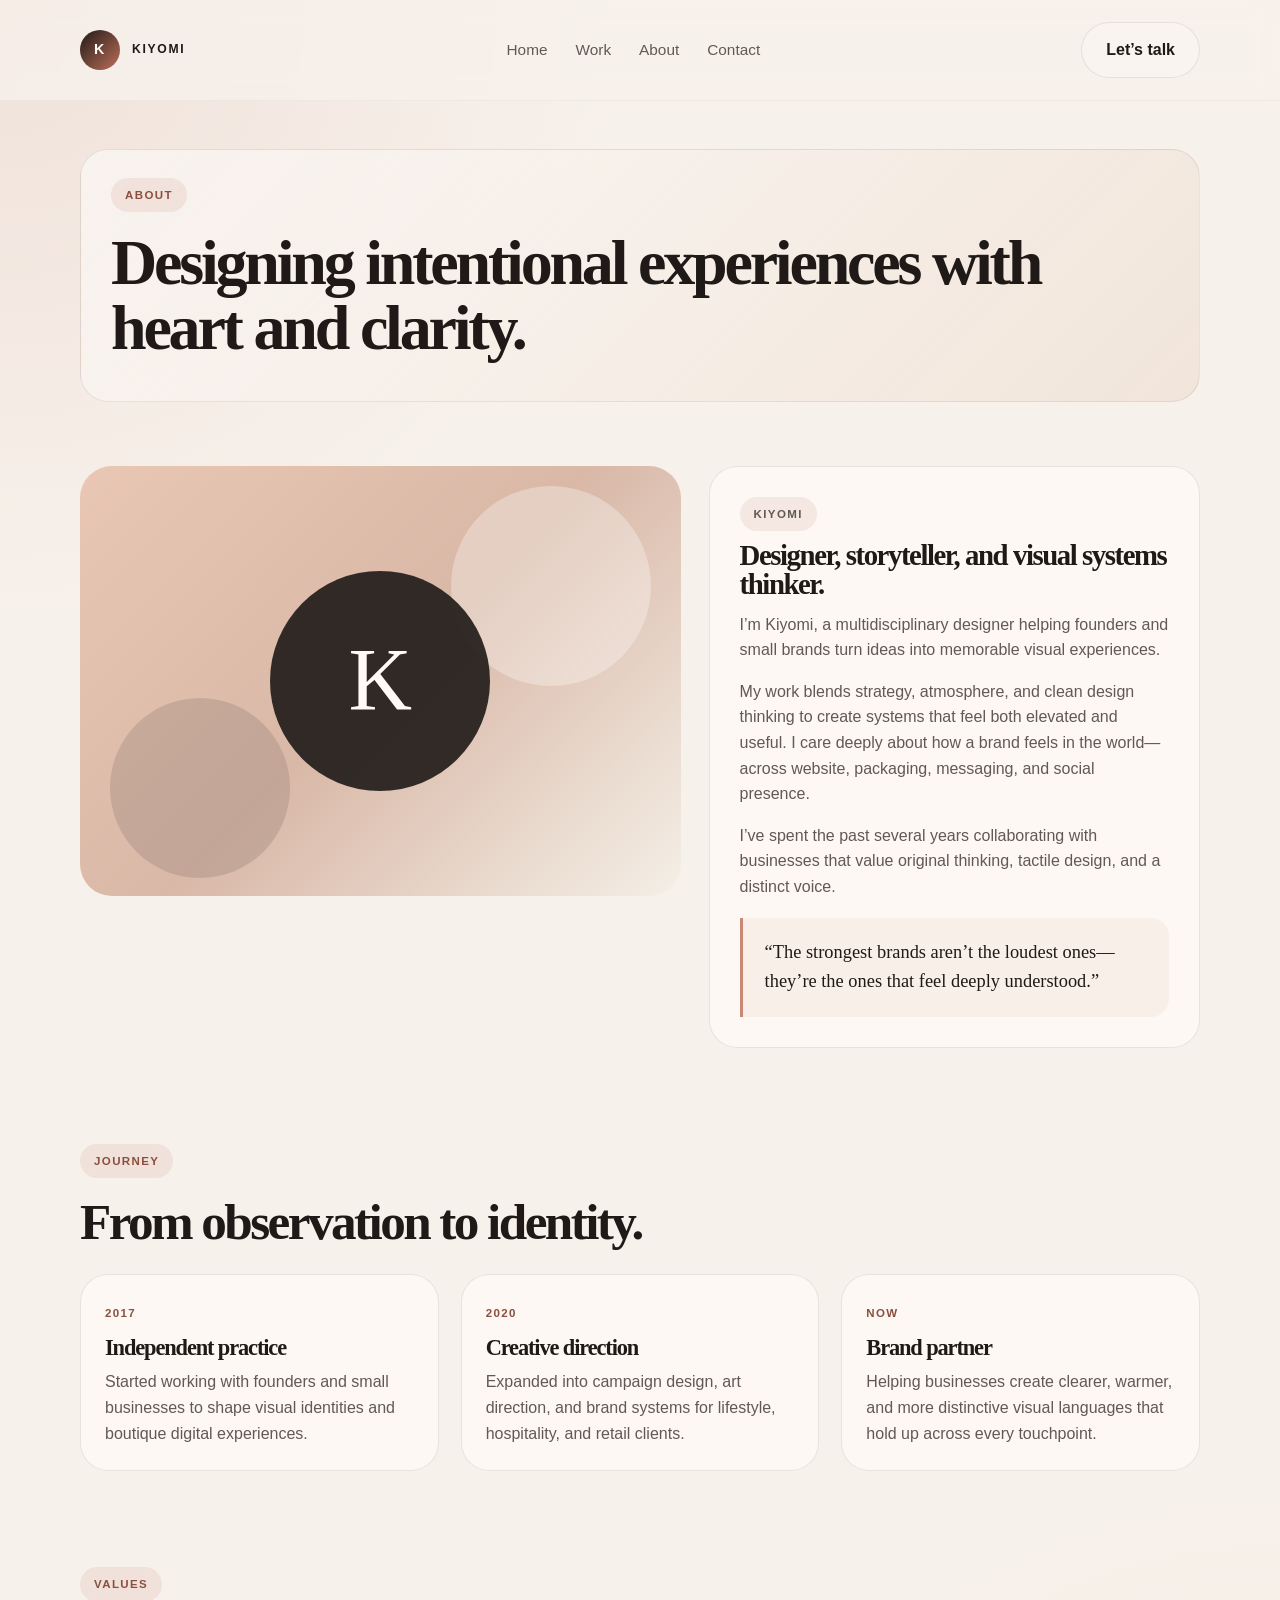
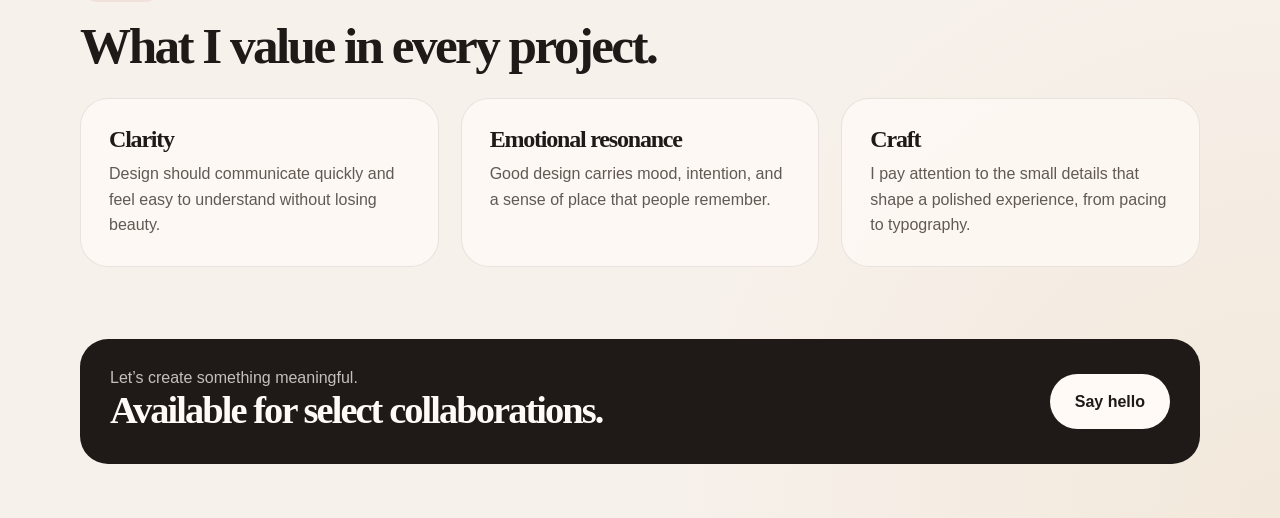
==== about.html @ 1b5247b4 "first commit" ====
<!DOCTYPE html>
<html lang="en">
  <head>
    <meta charset="UTF-8" />
    <meta name="viewport" content="width=device-width, initial-scale=1.0" />
    <title>About | Kiyomi</title>
    <meta name="description" content="About Kiyomi, a designer creating thoughtful brands and experiences." />
    <link rel="stylesheet" href="style.css" />
  </head>
  <body>
    <header class="site-header">
      <div class="container navbar">
        <a href="index.html" class="brand" aria-label="Kiyomi home">
          <span class="brand-mark">K</span>
          <span>Kiyomi</span>
        </a>

        <nav class="nav-links" aria-label="Main navigation">
          <a href="index.html">Home</a>
          <a href="work.html">Work</a>
          <a href="about.html">About</a>
          <a href="contact.html">Contact</a>
        </nav>

        <a class="button button-secondary" href="contact.html">Let’s talk</a>
      </div>
    </header>

    <main>
      <section class="page-banner">
        <div class="container">
          <div class="banner-box">
            <span class="eyebrow">About</span>
            <h1 class="page-title">Designing intentional experiences with heart and clarity.</h1>
          </div>
        </div>
      </section>

      <section class="section">
        <div class="container split-layout">
          <div class="bio-art" aria-label="Portrait">
            <div class="bio-mark">K</div>
          </div>

          <div class="bio-panel">
            <p class="eyebrow" style="margin-bottom: 10px;">Kiyomi</p>
            <h3>Designer, storyteller, and visual systems thinker.</h3>
            <p>I’m Kiyomi, a multidisciplinary designer helping founders and small brands turn ideas into memorable visual experiences.</p>
            <p>My work blends strategy, atmosphere, and clean design thinking to create systems that feel both elevated and useful. I care deeply about how a brand feels in the world—across website, packaging, messaging, and social presence.</p>
            <p>I’ve spent the past several years collaborating with businesses that value original thinking, tactile design, and a distinct voice.</p>

            <div class="quote">
              “The strongest brands aren’t the loudest ones—they’re the ones that feel deeply understood.”
            </div>
          </div>
        </div>
      </section>

      <section class="section">
        <div class="container">
          <div class="section-heading">
            <div>
              <span class="eyebrow">Journey</span>
              <h2>From observation to identity.</h2>
            </div>
          </div>

          <div class="timeline">
            <div class="timeline-item">
              <span class="year">2017</span>
              <h4>Independent practice</h4>
              <p>Started working with founders and small businesses to shape visual identities and boutique digital experiences.</p>
            </div>

            <div class="timeline-item">
              <span class="year">2020</span>
              <h4>Creative direction</h4>
              <p>Expanded into campaign design, art direction, and brand systems for lifestyle, hospitality, and retail clients.</p>
            </div>

            <div class="timeline-item">
              <span class="year">Now</span>
              <h4>Brand partner</h4>
              <p>Helping businesses create clearer, warmer, and more distinctive visual languages that hold up across every touchpoint.</p>
            </div>
          </div>
        </div>
      </section>

      <section class="section">
        <div class="container">
          <div class="section-heading">
            <div>
              <span class="eyebrow">Values</span>
              <h2>What I value in every project.</h2>
            </div>
          </div>

          <div class="value-grid">
            <div class="value-card">
              <h3>Clarity</h3>
              <p>Design should communicate quickly and feel easy to understand without losing beauty.</p>
            </div>

            <div class="value-card">
              <h3>Emotional resonance</h3>
              <p>Good design carries mood, intention, and a sense of place that people remember.</p>
            </div>

            <div class="value-card">
              <h3>Craft</h3>
              <p>I pay attention to the small details that shape a polished experience, from pacing to typography.</p>
            </div>
          </div>
        </div>
      </section>
    </main>

    <footer class="site-footer">
      <div class="container footer-card">
        <div>
          <p>Let’s create something meaningful.</p>
          <h3>Available for select collaborations.</h3>
        </div>
        <a class="button" href="contact.html">Say hello</a>
      </div>
    </footer>
  </body>
</html>
---- style.css ----
:root {
  --bg: #f7f1eb;
  --panel: #fffaf6;
  --panel-strong: #f0e2d6;
  --ink: #1f1a18;
  --muted: #615954;
  --line: rgba(31, 26, 24, 0.09);
  --accent: #be6f58;
  --accent-deep: #8b4f3d;
  --gold: #d7b580;
  --sage: #dfe7df;
  --shadow: 0 28px 60px rgba(31, 26, 24, 0.12);
}

* {
  box-sizing: border-box;
}

html {
  scroll-behavior: smooth;
}

body {
  margin: 0;
  font-family: "Segoe UI", Tahoma, Geneva, Verdana, sans-serif;
  line-height: 1.6;
  color: var(--ink);
  background:
    radial-gradient(circle at top left, rgba(190, 111, 88, 0.12), transparent 25%),
    radial-gradient(circle at bottom right, rgba(215, 181, 128, 0.15), transparent 25%),
    var(--bg);
}

img {
  max-width: 100%;
  display: block;
}

a {
  color: inherit;
  text-decoration: none;
}

button,
input,
textarea {
  font: inherit;
}

.container {
  width: min(1120px, calc(100% - 32px));
  margin: 0 auto;
}

.site-header {
  position: sticky;
  top: 0;
  z-index: 20;
  background: rgba(247, 241, 235, 0.76);
  backdrop-filter: blur(12px);
  border-bottom: 1px solid rgba(31, 26, 24, 0.04);
}

.navbar {
  display: flex;
  align-items: center;
  justify-content: space-between;
  gap: 18px;
  padding: 22px 0;
}

.brand {
  display: inline-flex;
  align-items: center;
  gap: 12px;
  letter-spacing: 0.14em;
  text-transform: uppercase;
  font-size: 0.76rem;
  font-weight: 700;
}

.brand-mark {
  width: 40px;
  height: 40px;
  border-radius: 50%;
  display: grid;
  place-items: center;
  background: linear-gradient(135deg, var(--ink), var(--accent));
  color: #fffaf6;
  font-size: 0.9rem;
}

.nav-links {
  display: flex;
  align-items: center;
  gap: 28px;
  color: var(--muted);
  font-size: 0.96rem;
}

.nav-links a:hover,
.nav-links a:focus-visible {
  color: var(--ink);
}

.button {
  display: inline-flex;
  align-items: center;
  justify-content: center;
  border-radius: 999px;
  padding: 14px 24px;
  border: 1px solid transparent;
  font-weight: 600;
  transition: transform 0.2s ease, box-shadow 0.2s ease;
}

.button:hover {
  transform: translateY(-1px);
}

.button-primary {
  background: var(--ink);
  color: #fffaf6;
  box-shadow: var(--shadow);
}

.button-secondary {
  border-color: var(--line);
  background: rgba(255, 255, 255, 0.2);
}

.page-hero {
  padding: 64px 0 42px;
}

.eyebrow {
  display: inline-block;
  margin-bottom: 18px;
  padding: 8px 14px;
  border-radius: 999px;
  background: rgba(190, 111, 88, 0.12);
  color: var(--accent-deep);
  font-size: 0.72rem;
  font-weight: 700;
  letter-spacing: 0.12em;
  text-transform: uppercase;
}

h1,
h2,
h3,
h4 {
  margin-top: 0;
  letter-spacing: -0.05em;
  line-height: 1.02;
  font-family: Georgia, "Times New Roman", serif;
}

.hero-title {
  font-size: clamp(3.2rem, 7vw, 6rem);
  margin-bottom: 20px;
}

.page-title {
  font-size: clamp(2.5rem, 5vw, 4.3rem);
  margin-bottom: 12px;
}

.hero-copy,
.lead,
.text,
.project-card p,
.info-list li,
.form-panel p,
.timeline-item p {
  color: var(--muted);
}

.hero-grid {
  display: grid;
  grid-template-columns: 1.2fr 0.8fr;
  gap: 42px;
  align-items: center;
}

.hero-actions {
  display: flex;
  flex-wrap: wrap;
  gap: 14px;
  margin-top: 28px;
}

.hero-stats {
  display: grid;
  grid-template-columns: repeat(3, minmax(110px, 1fr));
  gap: 18px;
  margin-top: 42px;
  width: min(500px, 100%);
}

.stat {
  padding-top: 16px;
  border-top: 1px solid var(--line);
}

.stat strong {
  display: block;
  font-size: clamp(1.8rem, 3vw, 2.6rem);
  font-family: Georgia, "Times New Roman", serif;
}

.stat span {
  color: var(--muted);
  font-size: 0.9rem;
}

.feature-panel {
  background: linear-gradient(135deg, #f2e4d9, #e7d0bc);
  border: 1px solid rgba(31, 26, 24, 0.07);
  border-radius: 32px;
  padding: 22px;
  box-shadow: var(--shadow);
}

.feature-art {
  position: relative;
  height: 430px;
  border-radius: 26px;
  background: linear-gradient(180deg, #f3dccd, #d9b49d 50%, #f4eee9 100%);
  overflow: hidden;
  display: grid;
  place-items: center;
}

.feature-art::before,
.feature-art::after {
  content: "";
  position: absolute;
  border-radius: 50%;
}

.feature-art::before {
  width: 202px;
  height: 202px;
  top: 18px;
  right: 20px;
  background: rgba(255, 255, 255, 0.35);
}

.feature-art::after {
  width: 155px;
  height: 155px;
  left: 28px;
  bottom: 18px;
  background: rgba(190, 111, 88, 0.18);
}

.feature-mark {
  position: relative;
  width: 210px;
  height: 210px;
  border-radius: 50%;
  background: rgba(31, 26, 24, 0.92);
  color: #fffaf6;
  display: grid;
  place-items: center;
  font-size: 5.5rem;
  font-family: Georgia, "Times New Roman", serif;
}

.feature-meta {
  display: grid;
  grid-template-columns: repeat(2, minmax(0, 1fr));
  gap: 16px;
  margin-top: 18px;
  padding: 18px 20px;
  border-radius: 18px;
  background: rgba(255, 250, 246, 0.75);
  border: 1px solid var(--line);
}

.feature-meta small {
  display: block;
  margin-bottom: 6px;
  color: var(--muted);
  font-size: 0.7rem;
  letter-spacing: 0.12em;
  text-transform: uppercase;
}

.section {
  padding: 48px 0;
}

.section-heading {
  display: flex;
  align-items: end;
  justify-content: space-between;
  gap: 24px;
  margin-bottom: 26px;
}

.section-heading h2 {
  font-size: clamp(2.15rem, 4vw, 3.5rem);
  margin-bottom: 0;
}

.section-heading p {
  max-width: 540px;
  margin: 0;
  color: var(--muted);
}

.project-grid,
.services-grid,
.contact-grid,
.timeline,
.value-grid {
  display: grid;
  gap: 22px;
}

.project-grid {
  grid-template-columns: repeat(3, minmax(0, 1fr));
}

.project-card {
  background: rgba(255, 250, 246, 0.75);
  border: 1px solid var(--line);
  border-radius: 26px;
  padding: 18px;
  transition: transform 0.2s ease, box-shadow 0.2s ease;
}

.project-card:hover {
  transform: translateY(-4px);
  box-shadow: 0 18px 34px rgba(31, 26, 24, 0.08);
}

.thumb {
  position: relative;
  height: 260px;
  border-radius: 20px;
  margin-bottom: 18px;
  overflow: hidden;
}

.thumb::before,
.thumb::after {
  content: "";
  position: absolute;
  border-radius: 50%;
}

.thumb.one { background: linear-gradient(135deg, #f2d4bf, #d8a686 50%, #f8e7da 100%); }
.thumb.two { background: linear-gradient(135deg, #dfe6df, #b4c0b4 50%, #f3efe7 100%); }
.thumb.three { background: linear-gradient(135deg, #f1d086, #ddb586 50%, #f6e9dd 100%); }
.thumb.four { background: linear-gradient(135deg, #e8d7c7, #cfb09b 50%, #f5ece8 100%); }
.thumb.five { background: linear-gradient(135deg, #dae4d8, #b8c9b2 50%, #f5f0eb 100%); }
.thumb.six { background: linear-gradient(135deg, #f3d5c1, #cca587 50%, #f8efe7 100%); }

.thumb.one::before { width: 180px; height: 180px; right: -18px; top: 24px; background: rgba(255,255,255,0.38); }
.thumb.one::after { width: 110px; height: 110px; left: 30px; bottom: -20px; background: rgba(190,111,88,0.2); }

.thumb.two::before { width: 200px; height: 200px; left: -20px; bottom: -12px; background: rgba(255,255,255,0.42); }
.thumb.two::after { width: 150px; height: 150px; right: -10px; top: 30px; background: rgba(40,52,47,0.12); }

.thumb.three::before { width: 220px; height: 220px; right: -40px; top: -28px; background: rgba(255,255,255,0.4); }
.thumb.three::after { width: 120px; height: 120px; left: 20px; bottom: -16px; background: rgba(90,72,56,0.18); }

.thumb.four::before { width: 180px; height: 180px; left: -18px; top: 10px; background: rgba(255,255,255,0.38); }
.thumb.four::after { width: 160px; height: 160px; right: 0; bottom: -10px; background: rgba(31,26,24,0.12); }

.thumb.five::before { width: 200px; height: 200px; right: -30px; top: 18px; background: rgba(255,255,255,0.3); }
.thumb.five::after { width: 150px; height: 150px; left: 18px; bottom: -24px; background: rgba(54,94,63,0.12); }

.thumb.six::before { width: 210px; height: 210px; right: -28px; top: -8px; background: rgba(255,255,255,0.42); }
.thumb.six::after { width: 120px; height: 120px; left: 24px; bottom: -20px; background: rgba(95,86,79,0.14); }

.project-tag {
  display: inline-block;
  margin-bottom: 8px;
  color: var(--muted);
  font-size: 0.72rem;
  font-weight: 700;
  letter-spacing: 0.1em;
  text-transform: uppercase;
}

.project-card h3 {
  margin: 0 0 8px;
  font-size: 1.6rem;
}

.project-card p {
  margin: 0;
}

.services-grid {
  grid-template-columns: repeat(3, minmax(0, 1fr));
}

.service-card,
.contact-panel,
.info-panel,
.bio-panel,
.timeline-item,
.value-card {
  background: rgba(255, 250, 246, 0.76);
  border: 1px solid var(--line);
  border-radius: 28px;
  padding: 28px;
}

.service-card h3,
.info-panel h3,
.bio-panel h3,
.value-card h3 {
  font-size: 1.8rem;
  margin-bottom: 12px;
}

.service-card p,
.value-card p,
.info-panel p,
.bio-panel p,
.timeline-item p {
  margin: 0;
  color: var(--muted);
}

.page-banner {
  padding: 48px 0 16px;
}

.banner-box {
  padding: 28px 30px;
  background: linear-gradient(135deg, rgba(255,255,255,0.5), rgba(240,226,214,0.8));
  border: 1px solid var(--line);
  border-radius: 28px;
}

.banner-box p {
  margin: 0;
  color: var(--muted);
}

.split-layout,
.contact-grid,
.about-grid {
  display: grid;
  grid-template-columns: 1.1fr 0.9fr;
  gap: 28px;
  align-items: start;
}

.bio-panel {
  padding: 30px;
}

.bio-panel p {
  margin-bottom: 16px;
}

.quote {
  margin-top: 18px;
  padding: 20px 22px;
  border-left: 3px solid rgba(190, 111, 88, 0.8);
  background: rgba(190, 111, 88, 0.06);
  border-radius: 0 18px 18px 0;
  font-family: Georgia, "Times New Roman", serif;
  font-size: 1.15rem;
  color: var(--ink);
}

.bio-art {
  min-height: 430px;
  border-radius: 32px;
  background: linear-gradient(135deg, #e9c7b4, #d9b8a7 50%, #f4efe7 100%);
  position: relative;
  overflow: hidden;
}

.bio-art::before {
  content: "";
  position: absolute;
  width: 200px;
  height: 200px;
  border-radius: 50%;
  background: rgba(255,255,255,0.3);
  right: 30px;
  top: 20px;
}

.bio-art::after {
  content: "";
  width: 180px;
  height: 180px;
  position: absolute;
  border-radius: 50%;
  background: rgba(31, 26, 24, 0.12);
  left: 30px;
  bottom: 18px;
}

.bio-mark {
  position: absolute;
  left: 50%;
  top: 50%;
  transform: translate(-50%, -50%);
  width: 220px;
  height: 220px;
  border-radius: 50%;
  background: rgba(31, 26, 24, 0.9);
  color: #fffaf6;
  display: grid;
  place-items: center;
  font-size: 5.5rem;
  font-family: Georgia, "Times New Roman", serif;
}

.timeline {
  grid-template-columns: repeat(3, minmax(0, 1fr));
  margin-top: 24px;
}

.timeline-item {
  padding: 24px;
}

.timeline-item .year {
  display: inline-block;
  margin-bottom: 14px;
  color: var(--accent-deep);
  font-size: 0.72rem;
  letter-spacing: 0.12em;
  text-transform: uppercase;
  font-weight: 700;
}

.timeline-item h4 {
  font-size: 1.4rem;
  margin-bottom: 10px;
}

.value-grid {
  grid-template-columns: repeat(3, minmax(0, 1fr));
}

.value-card h3 {
  font-size: 1.5rem;
  margin-bottom: 10px;
}

.contact-grid {
  grid-template-columns: 0.9fr 1.1fr;
}

.info-panel,
.contact-panel {
  padding: 30px;
}

.info-list {
  list-style: none;
  padding: 0;
  margin: 18px 0 0;
  display: grid;
  gap: 16px;
}

.info-list strong {
  display: block;
  margin-bottom: 6px;
  color: var(--ink);
}

.contact-form {
  display: grid;
  gap: 16px;
  margin-top: 18px;
}

.field-row {
  display: grid;
  grid-template-columns: 1fr 1fr;
  gap: 16px;
}

.field {
  display: grid;
  gap: 8px;
}

.field label {
  font-weight: 600;
  color: var(--ink);
}

.field input,
.field textarea {
  width: 100%;
  border: 1px solid var(--line);
  border-radius: 14px;
  background: rgba(255,255,255,0.4);
  padding: 13px 14px;
  color: var(--ink);
}

.field textarea {
  min-height: 140px;
  resize: vertical;
}

.site-footer {
  padding: 24px 0 54px;
}

.footer-card {
  display: flex;
  align-items: center;
  justify-content: space-between;
  gap: 18px;
  background: var(--ink);
  color: #fffaf6;
  border-radius: 28px;
  padding: 26px 30px;
}

.footer-card h3 {
  margin: 0 0 8px;
  font-size: clamp(1.8rem, 3vw, 2.8rem);
}

.footer-card p {
  margin: 0;
  color: rgba(255,250,246,0.74);
}

.footer-card .button {
  background: #fffaf6;
  color: var(--ink);
}

@media (max-width: 900px) {
  .hero-grid,
  .project-grid,
  .services-grid,
  .split-layout,
  .contact-grid,
  .timeline,
  .value-grid,
  .about-grid {
    grid-template-columns: 1fr;
  }

  .nav-links {
    display: none;
  }
}

@media (max-width: 560px) {
  .hero-title {
    font-size: 2.9rem;
  }

  .page-title {
    font-size: 2.5rem;
  }

  .hero-actions,
  .field-row,
  .footer-card,
  .section-heading {
    grid-template-columns: 1fr;
    flex-direction: column;
    align-items: flex-start;
  }

  .button {
    width: 100%;
  }

  .hero-stats {
    grid-template-columns: 1fr;
  }
}
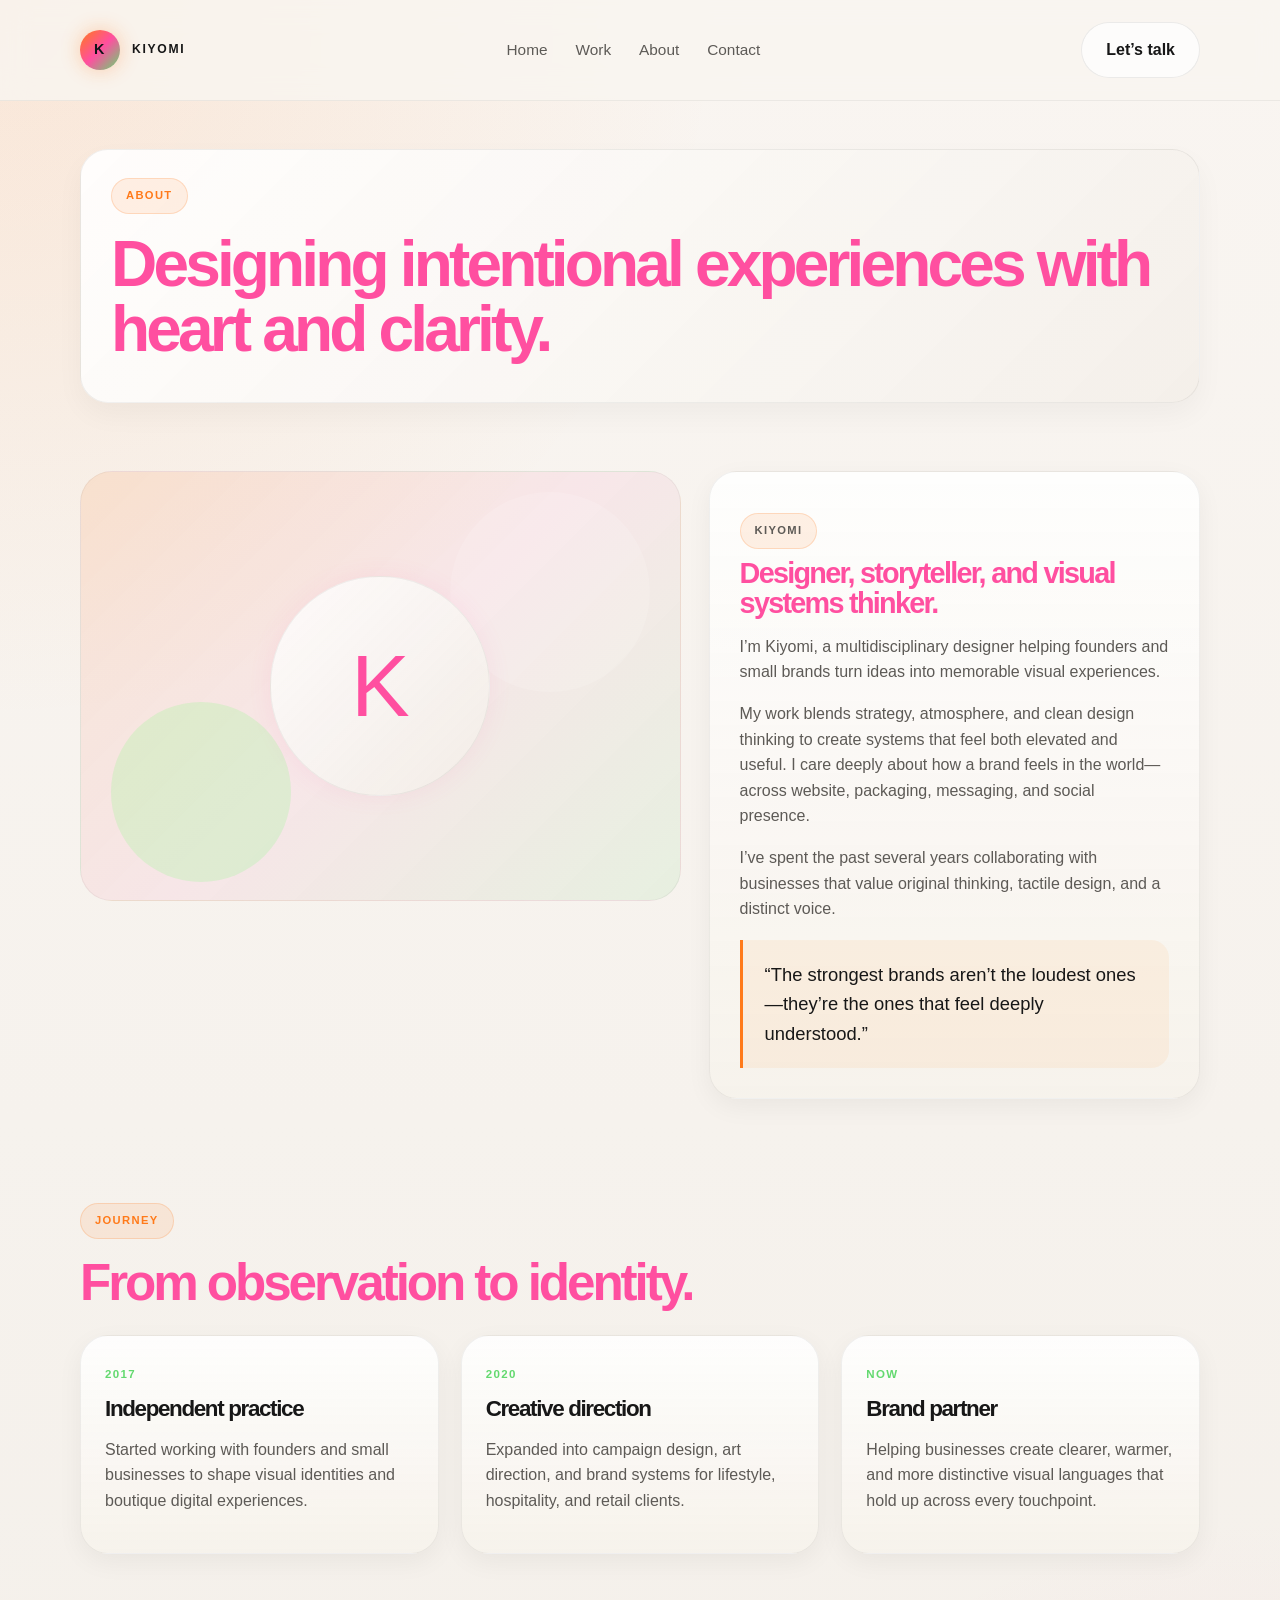
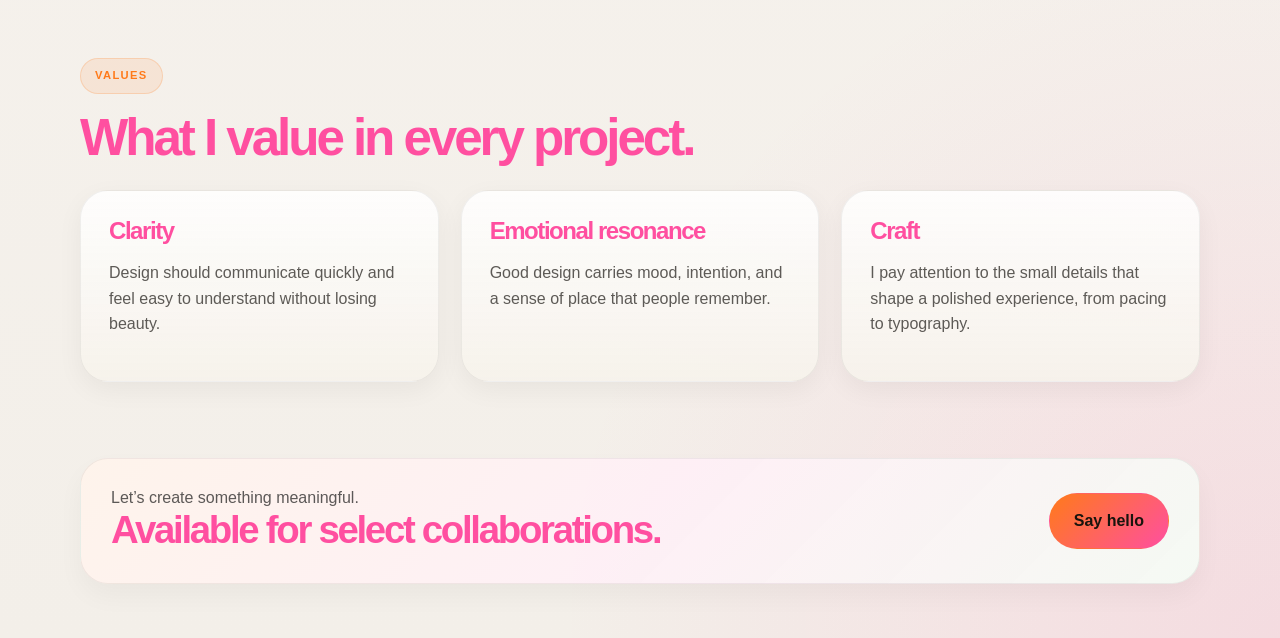
==== commit a93572f1: "Secondary adjustments" ====
--- a/about.html
+++ b/about.html
@@ -5,7 +5,7 @@
     <meta name="viewport" content="width=device-width, initial-scale=1.0" />
     <title>About | Kiyomi</title>
     <meta name="description" content="About Kiyomi, a designer creating thoughtful brands and experiences." />
-    <link rel="stylesheet" href="style.css" />
+    <link rel="stylesheet" href="styles.css" />
   </head>
   <body>
     <header class="site-header">
--- a/styles.css
+++ b/styles.css
@@ -0,0 +1,853 @@
+:root {
+  --bg: #f6f2eb;
+  --bg-elevated: #fffaf6;
+  --panel: rgba(255, 255, 255, 0.9);
+  --panel-strong: #fffdfb;
+  --ink: #171717;
+  --muted: #5d5a56;
+  --line: rgba(23, 23, 23, 0.08);
+  --accent: #ff7a1a;
+  --accent-2: #ff4fa0;
+  --accent-3: #63d96f;
+  --accent-4: #ffd166;
+  --shadow: 0 0 24px rgba(255, 122, 26, 0.18), 0 0 32px rgba(255, 79, 160, 0.1);
+}
+
+* {
+  box-sizing: border-box;
+}
+
+html {
+  scroll-behavior: smooth;
+}
+
+body {
+  margin: 0;
+  font-family: "Inter", "Segoe UI", sans-serif;
+  line-height: 1.6;
+  color: var(--ink);
+  background:
+    radial-gradient(circle at top left, rgba(255, 122, 26, 0.12), transparent 28%),
+    radial-gradient(circle at bottom right, rgba(255, 79, 160, 0.12), transparent 28%),
+    linear-gradient(180deg, #f9f5f1 0%, #f3efe9 100%);
+}
+
+img {
+  max-width: 100%;
+  display: block;
+}
+
+a {
+  color: inherit;
+  text-decoration: none;
+}
+
+button,
+input,
+textarea {
+  font: inherit;
+}
+
+.container {
+  width: min(1120px, calc(100% - 32px));
+  margin: 0 auto;
+}
+
+.site-header {
+  position: sticky;
+  top: 0;
+  z-index: 20;
+  background: rgba(249, 245, 241, 0.8);
+  backdrop-filter: blur(14px);
+  border-bottom: 1px solid rgba(23, 23, 23, 0.06);
+}
+
+.navbar {
+  display: flex;
+  align-items: center;
+  justify-content: space-between;
+  gap: 18px;
+  padding: 22px 0;
+}
+
+.brand {
+  display: inline-flex;
+  align-items: center;
+  gap: 12px;
+  letter-spacing: 0.14em;
+  text-transform: uppercase;
+  font-size: 0.76rem;
+  font-weight: 700;
+}
+
+.brand-mark {
+  width: 40px;
+  height: 40px;
+  border-radius: 50%;
+  display: grid;
+  place-items: center;
+  background: linear-gradient(135deg, var(--accent), var(--accent-2), var(--accent-3));
+  color: #111417;
+  font-size: 0.9rem;
+  box-shadow: 0 0 20px rgba(255, 122, 26, 0.32);
+}
+
+.nav-links {
+  display: flex;
+  align-items: center;
+  gap: 28px;
+  color: var(--muted);
+  font-size: 0.96rem;
+}
+
+.nav-links a:hover,
+.nav-links a:focus-visible {
+  color: var(--ink);
+}
+
+.button {
+  display: inline-flex;
+  align-items: center;
+  justify-content: center;
+  border-radius: 999px;
+  padding: 14px 24px;
+  border: 1px solid transparent;
+  font-weight: 700;
+  transition: transform 0.2s ease, box-shadow 0.2s ease;
+}
+
+.button:hover {
+  transform: translateY(-1px);
+}
+
+.button-primary {
+  background: linear-gradient(135deg, var(--accent), var(--accent-2), var(--accent-3));
+  color: #171611;
+  box-shadow: var(--shadow);
+}
+
+.button-secondary {
+  border-color: rgba(23, 23, 23, 0.08);
+  background: rgba(255, 255, 255, 0.7);
+  color: var(--ink);
+}
+
+.page-hero {
+  padding: 72px 0 42px;
+}
+
+.eyebrow {
+  display: inline-block;
+  margin-bottom: 18px;
+  padding: 8px 14px;
+  border-radius: 999px;
+  background: rgba(255, 122, 26, 0.1);
+  border: 1px solid rgba(255, 122, 26, 0.2);
+  color: var(--accent);
+  font-size: 0.7rem;
+  font-weight: 700;
+  letter-spacing: 0.12em;
+  text-transform: uppercase;
+}
+
+h1,
+h2,
+h3,
+h4 {
+  margin-top: 0;
+  letter-spacing: -0.06em;
+  line-height: 1.02;
+  font-family: "Arial", "Segoe UI", sans-serif;
+  font-weight: 800;
+}
+
+.hero-title,
+.page-title,
+.section-heading h2,
+.project-card h3,
+.service-card h3,
+.bio-panel h3,
+.value-card h3,
+.info-panel h3,
+.footer-card h3 {
+  color: var(--accent-2);
+}
+
+.hero-title {
+  font-size: clamp(3.2rem, 7vw, 6rem);
+  margin-bottom: 20px;
+}
+
+.page-title {
+  font-size: clamp(2.5rem, 5vw, 4.3rem);
+  margin-bottom: 12px;
+}
+
+.hero-copy,
+.lead,
+.text,
+.project-card p,
+.info-list li,
+.form-panel p,
+.timeline-item p,
+.service-card p,
+.bio-panel p,
+.value-card p,
+.info-panel p,
+.banner-box p,
+.section-heading p,
+.footer-card p,
+.stat span,
+.feature-meta small {
+  color: var(--muted);
+}
+
+.hero-grid {
+  display: grid;
+  grid-template-columns: 1.2fr 0.8fr;
+  gap: 42px;
+  align-items: center;
+}
+
+.hero-actions {
+  display: flex;
+  flex-wrap: wrap;
+  gap: 14px;
+  margin-top: 28px;
+}
+
+.hero-stats {
+  display: grid;
+  grid-template-columns: repeat(3, minmax(110px, 1fr));
+  gap: 18px;
+  margin-top: 42px;
+  width: min(500px, 100%);
+}
+
+.stat {
+  padding-top: 16px;
+  border-top: 1px solid var(--line);
+}
+
+.stat strong {
+  display: block;
+  font-size: clamp(1.8rem, 3vw, 2.6rem);
+  font-family: Georgia, "Times New Roman", serif;
+  color: var(--ink);
+}
+
+.feature-panel {
+  background: linear-gradient(135deg, rgba(255, 255, 255, 0.9), rgba(244, 240, 235, 0.95));
+  border: 1px solid rgba(23, 23, 23, 0.06);
+  border-radius: 32px;
+  padding: 22px;
+  box-shadow: 0 18px 40px rgba(23, 23, 23, 0.08);
+}
+
+.feature-art {
+  position: relative;
+  height: 430px;
+  border-radius: 26px;
+  background: linear-gradient(135deg, rgba(255, 122, 26, 0.12), rgba(255, 79, 160, 0.08), rgba(99, 217, 111, 0.12));
+  overflow: hidden;
+  display: grid;
+  place-items: center;
+  border: 1px solid rgba(23, 23, 23, 0.04);
+}
+
+.feature-art::before,
+.feature-art::after {
+  content: "";
+  position: absolute;
+  border-radius: 50%;
+}
+
+.feature-art::before {
+  width: 202px;
+  height: 202px;
+  top: 18px;
+  right: 20px;
+  background: rgba(255, 122, 26, 0.2);
+  box-shadow: 0 0 36px rgba(255, 122, 26, 0.24);
+}
+
+.feature-art::after {
+  width: 155px;
+  height: 155px;
+  left: 28px;
+  bottom: 18px;
+  background: rgba(114, 255, 111, 0.2);
+  box-shadow: 0 0 36px rgba(114, 255, 111, 0.2);
+}
+
+.feature-mark {
+  position: relative;
+  width: 210px;
+  height: 210px;
+  border-radius: 50%;
+  background: linear-gradient(135deg, rgba(255, 255, 255, 0.8), rgba(243, 237, 232, 0.96));
+  border: 1px solid rgba(23, 23, 23, 0.05);
+  color: var(--accent-2);
+  display: grid;
+  place-items: center;
+  font-size: 5.5rem;
+  font-family: "Arial", "Segoe UI", sans-serif;
+  box-shadow: 0 0 18px rgba(255, 79, 160, 0.08);
+}
+
+.feature-meta {
+  display: grid;
+  grid-template-columns: repeat(2, minmax(0, 1fr));
+  gap: 16px;
+  margin-top: 18px;
+  padding: 18px 20px;
+  border-radius: 18px;
+  background: var(--accent-3);
+  border: 1px solid rgba(23, 23, 23, 0.08);
+}
+
+.feature-meta small {
+  display: block;
+  margin-bottom: 6px;
+  font-size: 0.7rem;
+  letter-spacing: 0.12em;
+  text-transform: uppercase;
+  color: var(--ink);
+}
+
+.section {
+  padding: 52px 0;
+}
+
+.section-heading {
+  display: flex;
+  align-items: end;
+  justify-content: space-between;
+  gap: 24px;
+  margin-bottom: 26px;
+}
+
+.section-heading h2 {
+  font-size: clamp(2.15rem, 4vw, 3.5rem);
+  margin-bottom: 0;
+}
+
+.section-heading p {
+  max-width: 540px;
+  margin: 0;
+}
+
+.project-grid,
+.services-grid,
+.contact-grid,
+.timeline,
+.value-grid {
+  display: grid;
+  gap: 22px;
+}
+
+.project-grid {
+  grid-template-columns: repeat(3, minmax(0, 1fr));
+}
+
+.project-card {
+  background: linear-gradient(180deg, rgba(255, 255, 255, 0.82), rgba(249, 244, 239, 0.92));
+  border: 1px solid rgba(23, 23, 23, 0.06);
+  border-radius: 26px;
+  padding: 18px;
+  transition: transform 0.2s ease, box-shadow 0.2s ease;
+  box-shadow: 0 10px 28px rgba(23, 23, 23, 0.06);
+}
+
+.project-card:hover {
+  transform: translateY(-4px);
+  box-shadow: 0 0 20px rgba(255, 122, 26, 0.12), 0 18px 30px rgba(23, 23, 23, 0.08);
+}
+
+.thumb {
+  position: relative;
+  height: 260px;
+  border-radius: 20px;
+  margin-bottom: 18px;
+  overflow: hidden;
+  border: 1px solid rgba(255, 255, 255, 0.08);
+}
+
+.thumb::before,
+.thumb::after {
+  content: "";
+  position: absolute;
+  border-radius: 50%;
+}
+
+.thumb.one { background: linear-gradient(135deg, rgba(255,122,26,0.42), rgba(255,79,160,0.28), rgba(114,255,111,0.22)); }
+.thumb.two { background: linear-gradient(135deg, rgba(255,79,160,0.28), rgba(255,122,26,0.2), rgba(114,255,111,0.2)); }
+.thumb.three { background: linear-gradient(135deg, rgba(114,255,111,0.28), rgba(255,122,26,0.24), rgba(255,79,160,0.22)); }
+.thumb.four { background: linear-gradient(135deg, rgba(255,122,26,0.38), rgba(114,255,111,0.24), rgba(255,79,160,0.18)); }
+.thumb.five { background: linear-gradient(135deg, rgba(255,79,160,0.18), rgba(114,255,111,0.2), rgba(255,255,255,0.08)); }
+.thumb.six { background: linear-gradient(135deg, rgba(114,255,111,0.2), rgba(255,122,26,0.28), rgba(255,79,160,0.16)); }
+
+.thumb.one::before { width: 180px; height: 180px; right: -18px; top: 24px; background: rgba(255,255,255,0.12); }
+.thumb.one::after { width: 110px; height: 110px; left: 30px; bottom: -20px; background: rgba(255,122,26,0.22); }
+
+.thumb.two::before { width: 200px; height: 200px; left: -20px; bottom: -12px; background: rgba(255,255,255,0.08); }
+.thumb.two::after { width: 150px; height: 150px; right: -10px; top: 30px; background: rgba(255,79,160,0.18); }
+
+.thumb.three::before { width: 220px; height: 220px; right: -40px; top: -28px; background: rgba(255,255,255,0.08); }
+.thumb.three::after { width: 120px; height: 120px; left: 20px; bottom: -16px; background: rgba(114,255,111,0.2); }
+
+.thumb.four::before { width: 180px; height: 180px; left: -18px; top: 10px; background: rgba(255,255,255,0.08); }
+.thumb.four::after { width: 160px; height: 160px; right: 0; bottom: -10px; background: rgba(255,122,26,0.18); }
+
+.thumb.five::before { width: 200px; height: 200px; right: -30px; top: 18px; background: rgba(255,255,255,0.08); }
+.thumb.five::after { width: 150px; height: 150px; left: 18px; bottom: -24px; background: rgba(255,79,160,0.16); }
+
+.thumb.six::before { width: 210px; height: 210px; right: -28px; top: -8px; background: rgba(255,255,255,0.08); }
+.thumb.six::after { width: 120px; height: 120px; left: 24px; bottom: -20px; background: rgba(114,255,111,0.18); }
+
+.project-tag {
+  display: inline-block;
+  margin-bottom: 8px;
+  color: var(--accent-3);
+  font-size: 0.72rem;
+  font-weight: 700;
+  letter-spacing: 0.1em;
+  text-transform: uppercase;
+}
+
+.project-card h3 {
+  margin: 0 0 8px;
+  font-size: 1.6rem;
+}
+
+.project-card p {
+  margin: 0;
+}
+
+.services-grid {
+  grid-template-columns: repeat(3, minmax(0, 1fr));
+}
+
+.service-card,
+.contact-panel,
+.info-panel,
+.bio-panel,
+.timeline-item,
+.value-card {
+  background: linear-gradient(180deg, rgba(255, 255, 255, 0.86), rgba(246, 242, 235, 0.96));
+  border: 1px solid rgba(23, 23, 23, 0.06);
+  border-radius: 28px;
+  padding: 28px;
+  box-shadow: 0 8px 26px rgba(23, 23, 23, 0.05);
+}
+
+.service-card h3,
+.info-panel h3,
+.bio-panel h3,
+.value-card h3 {
+  font-size: 1.8rem;
+  margin-bottom: 12px;
+}
+
+.page-banner {
+  padding: 48px 0 16px;
+}
+
+.banner-box {
+  padding: 28px 30px;
+  background: linear-gradient(135deg, rgba(255, 255, 255, 0.9), rgba(244, 239, 233, 0.96));
+  border: 1px solid rgba(23, 23, 23, 0.06);
+  border-radius: 28px;
+  box-shadow: 0 12px 28px rgba(23, 23, 23, 0.04);
+}
+
+.split-layout,
+.contact-grid,
+.about-grid {
+  display: grid;
+  grid-template-columns: 1.1fr 0.9fr;
+  gap: 28px;
+  align-items: start;
+}
+
+.bio-panel {
+  padding: 30px;
+}
+
+.bio-panel p {
+  margin-bottom: 16px;
+}
+
+.quote {
+  margin-top: 18px;
+  padding: 20px 22px;
+  border-left: 3px solid var(--accent);
+  background: rgba(255, 122, 26, 0.07);
+  border-radius: 0 18px 18px 0;
+  font-family: "Arial", "Segoe UI", sans-serif;
+  font-size: 1.15rem;
+  color: var(--ink);
+}
+
+.bio-art {
+  min-height: 430px;
+  border-radius: 32px;
+  background: linear-gradient(135deg, rgba(255, 122, 26, 0.12), rgba(255, 79, 160, 0.08), rgba(99, 217, 111, 0.1));
+  border: 1px solid rgba(23, 23, 23, 0.05);
+  position: relative;
+  overflow: hidden;
+}
+
+.bio-art::before {
+  content: "";
+  position: absolute;
+  width: 200px;
+  height: 200px;
+  border-radius: 50%;
+  background: rgba(255,255,255,0.12);
+  right: 30px;
+  top: 20px;
+}
+
+.bio-art::after {
+  content: "";
+  width: 180px;
+  height: 180px;
+  position: absolute;
+  border-radius: 50%;
+  background: rgba(114,255,111,0.18);
+  left: 30px;
+  bottom: 18px;
+}
+
+.bio-mark {
+  position: absolute;
+  left: 50%;
+  top: 50%;
+  transform: translate(-50%, -50%);
+  width: 220px;
+  height: 220px;
+  border-radius: 50%;
+  background: linear-gradient(135deg, rgba(255,255,255,0.82), rgba(242,236,230,0.96));
+  border: 1px solid rgba(23, 23, 23, 0.05);
+  color: var(--accent-2);
+  display: grid;
+  place-items: center;
+  font-size: 5.5rem;
+  font-family: "Arial", "Segoe UI", sans-serif;
+  box-shadow: 0 0 24px rgba(255, 79, 160, 0.08);
+}
+
+.timeline {
+  grid-template-columns: repeat(3, minmax(0, 1fr));
+  margin-top: 24px;
+}
+
+.timeline-item {
+  padding: 24px;
+}
+
+.timeline-item .year {
+  display: inline-block;
+  margin-bottom: 14px;
+  color: var(--accent-3);
+  font-size: 0.72rem;
+  letter-spacing: 0.12em;
+  text-transform: uppercase;
+  font-weight: 700;
+}
+
+.timeline-item h4 {
+  font-size: 1.4rem;
+  margin-bottom: 10px;
+  color: var(--ink);
+}
+
+.value-grid {
+  grid-template-columns: repeat(3, minmax(0, 1fr));
+}
+
+.value-card h3 {
+  font-size: 1.5rem;
+  margin-bottom: 10px;
+}
+
+.contact-grid {
+  grid-template-columns: 0.9fr 1.1fr;
+}
+
+.info-panel,
+.contact-panel {
+  padding: 30px;
+}
+
+.info-list {
+  list-style: none;
+  padding: 0;
+  margin: 18px 0 0;
+  display: grid;
+  gap: 16px;
+}
+
+.info-list strong {
+  display: block;
+  margin-bottom: 6px;
+  color: var(--ink);
+}
+
+.contact-form {
+  display: grid;
+  gap: 16px;
+  margin-top: 18px;
+}
+
+.field-row {
+  display: grid;
+  grid-template-columns: 1fr 1fr;
+  gap: 16px;
+}
+
+.field {
+  display: grid;
+  gap: 8px;
+}
+
+.field label {
+  font-weight: 600;
+  color: var(--ink);
+}
+
+.field input,
+.field textarea {
+  width: 100%;
+  border: 1px solid rgba(23, 23, 23, 0.08);
+  border-radius: 14px;
+  background: rgba(255, 255, 255, 0.7);
+  padding: 13px 14px;
+  color: var(--ink);
+}
+
+.field input:focus,
+.field textarea:focus {
+  outline: 1px solid rgba(255, 122, 26, 0.3);
+  box-shadow: 0 0 0 4px rgba(255, 122, 26, 0.08);
+}
+
+.field textarea {
+  min-height: 140px;
+  resize: vertical;
+}
+
+.site-footer {
+  padding: 24px 0 54px;
+}
+
+.footer-card {
+  display: flex;
+  align-items: center;
+  justify-content: space-between;
+  gap: 18px;
+  background: linear-gradient(135deg, rgba(255, 122, 26, 0.08), rgba(255, 79, 160, 0.08), rgba(99, 217, 111, 0.06)), rgba(255, 255, 255, 0.88);
+  border: 1px solid rgba(23, 23, 23, 0.06);
+  color: #171717;
+  border-radius: 28px;
+  padding: 26px 30px;
+  box-shadow: 0 12px 26px rgba(23, 23, 23, 0.04);
+}
+
+.footer-card h3 {
+  margin: 0 0 8px;
+  font-size: clamp(1.8rem, 3vw, 2.8rem);
+}
+
+.footer-card p {
+  margin: 0;
+  color: rgba(23, 23, 23, 0.7);
+}
+
+.footer-card .button {
+  background: linear-gradient(135deg, var(--accent), var(--accent-2));
+  color: #18140d;
+}
+
+.header-actions {
+  display: flex;
+  align-items: center;
+  gap: 12px;
+}
+
+.weather-card {
+  display: flex;
+  align-items: center;
+  gap: 12px;
+  margin: 0;
+  padding: 8px 12px;
+  border: 1px solid rgba(20, 20, 20, 0.08);
+  border-radius: 16px;
+  background: linear-gradient(135deg, rgba(255, 122, 26, 0.08), rgba(255, 79, 160, 0.07), rgba(99, 217, 111, 0.05));
+  box-shadow: 0 8px 24px rgba(17, 17, 17, 0.05);
+}
+
+.weather-header {
+  display: flex;
+  align-items: center;
+  gap: 8px;
+}
+
+.weather-label {
+  display: inline-block;
+  font-size: 0.58rem;
+  font-weight: 700;
+  letter-spacing: 0.12em;
+  text-transform: uppercase;
+  color: rgba(23, 23, 23, 0.7);
+  white-space: nowrap;
+}
+
+.weather-location {
+  margin-top: 2px;
+  font-size: 0.76rem;
+  font-weight: 700;
+  color: #171717;
+  white-space: nowrap;
+}
+
+.weather-icon {
+  display: grid;
+  place-items: center;
+  width: 34px;
+  height: 34px;
+  flex: 0 0 34px;
+  border-radius: 50%;
+  background: rgba(255, 255, 255, 0.6);
+  font-size: 1.35rem;
+  box-shadow: inset 0 0 0 1px rgba(17, 17, 17, 0.04);
+}
+
+.weather-main {
+  display: flex;
+  align-items: baseline;
+  gap: 7px;
+  margin: 0;
+}
+
+.weather-temp {
+  font-size: 1.4rem;
+  line-height: 1;
+  font-weight: 800;
+  letter-spacing: -0.05em;
+  color: #171717;
+  white-space: nowrap;
+}
+
+.weather-condition {
+  font-size: 0.7rem;
+  font-weight: 700;
+  color: rgba(23, 23, 23, 0.78);
+  text-transform: capitalize;
+  max-width: 82px;
+}
+
+.weather-meta {
+  margin: 0;
+  font-size: 0.62rem;
+  color: rgba(23, 23, 23, 0.7);
+  max-width: 82px;
+}
+
+.weather-status {
+  font-weight: 600;
+}
+
+.weather-card.is-loading {
+  opacity: 0.9;
+}
+
+.weather-card.is-error {
+  background: linear-gradient(135deg, rgba(255, 79, 160, 0.08), rgba(255, 122, 26, 0.07));
+}
+
+.service-card-spaced {
+  margin-top: 18px;
+}
+
+.eyebrow-compact {
+  margin-bottom: 10px;
+}
+
+.hero-stats-wide {
+  width: 100%;
+  margin-top: 22px;
+}
+
+@media (max-width: 900px) {
+  .hero-grid,
+  .project-grid,
+  .services-grid,
+  .split-layout,
+  .contact-grid,
+  .timeline,
+  .value-grid,
+  .about-grid {
+    grid-template-columns: 1fr;
+  }
+
+  .nav-links {
+    display: none;
+  }
+}
+
+@media (max-width: 560px) {
+  .navbar {
+    flex-wrap: wrap;
+    padding: 14px 0;
+  }
+
+  .header-actions {
+    width: 100%;
+    justify-content: space-between;
+    gap: 8px;
+  }
+
+  .weather-card {
+    flex: 1;
+    min-width: 0;
+    gap: 8px;
+    padding: 7px 9px;
+  }
+
+  .weather-card .weather-condition,
+  .weather-card .weather-meta {
+    display: none;
+  }
+
+  .header-actions .button {
+    width: auto;
+    padding: 11px 16px;
+  }
+
+  .hero-title {
+    font-size: 2.9rem;
+  }
+
+  .page-title {
+    font-size: 2.5rem;
+  }
+
+  .hero-actions,
+  .field-row,
+  .footer-card,
+  .section-heading {
+    grid-template-columns: 1fr;
+    flex-direction: column;
+    align-items: flex-start;
+  }
+
+  .button {
+    width: 100%;
+  }
+
+  .hero-stats {
+    grid-template-columns: 1fr;
+  }
+}
